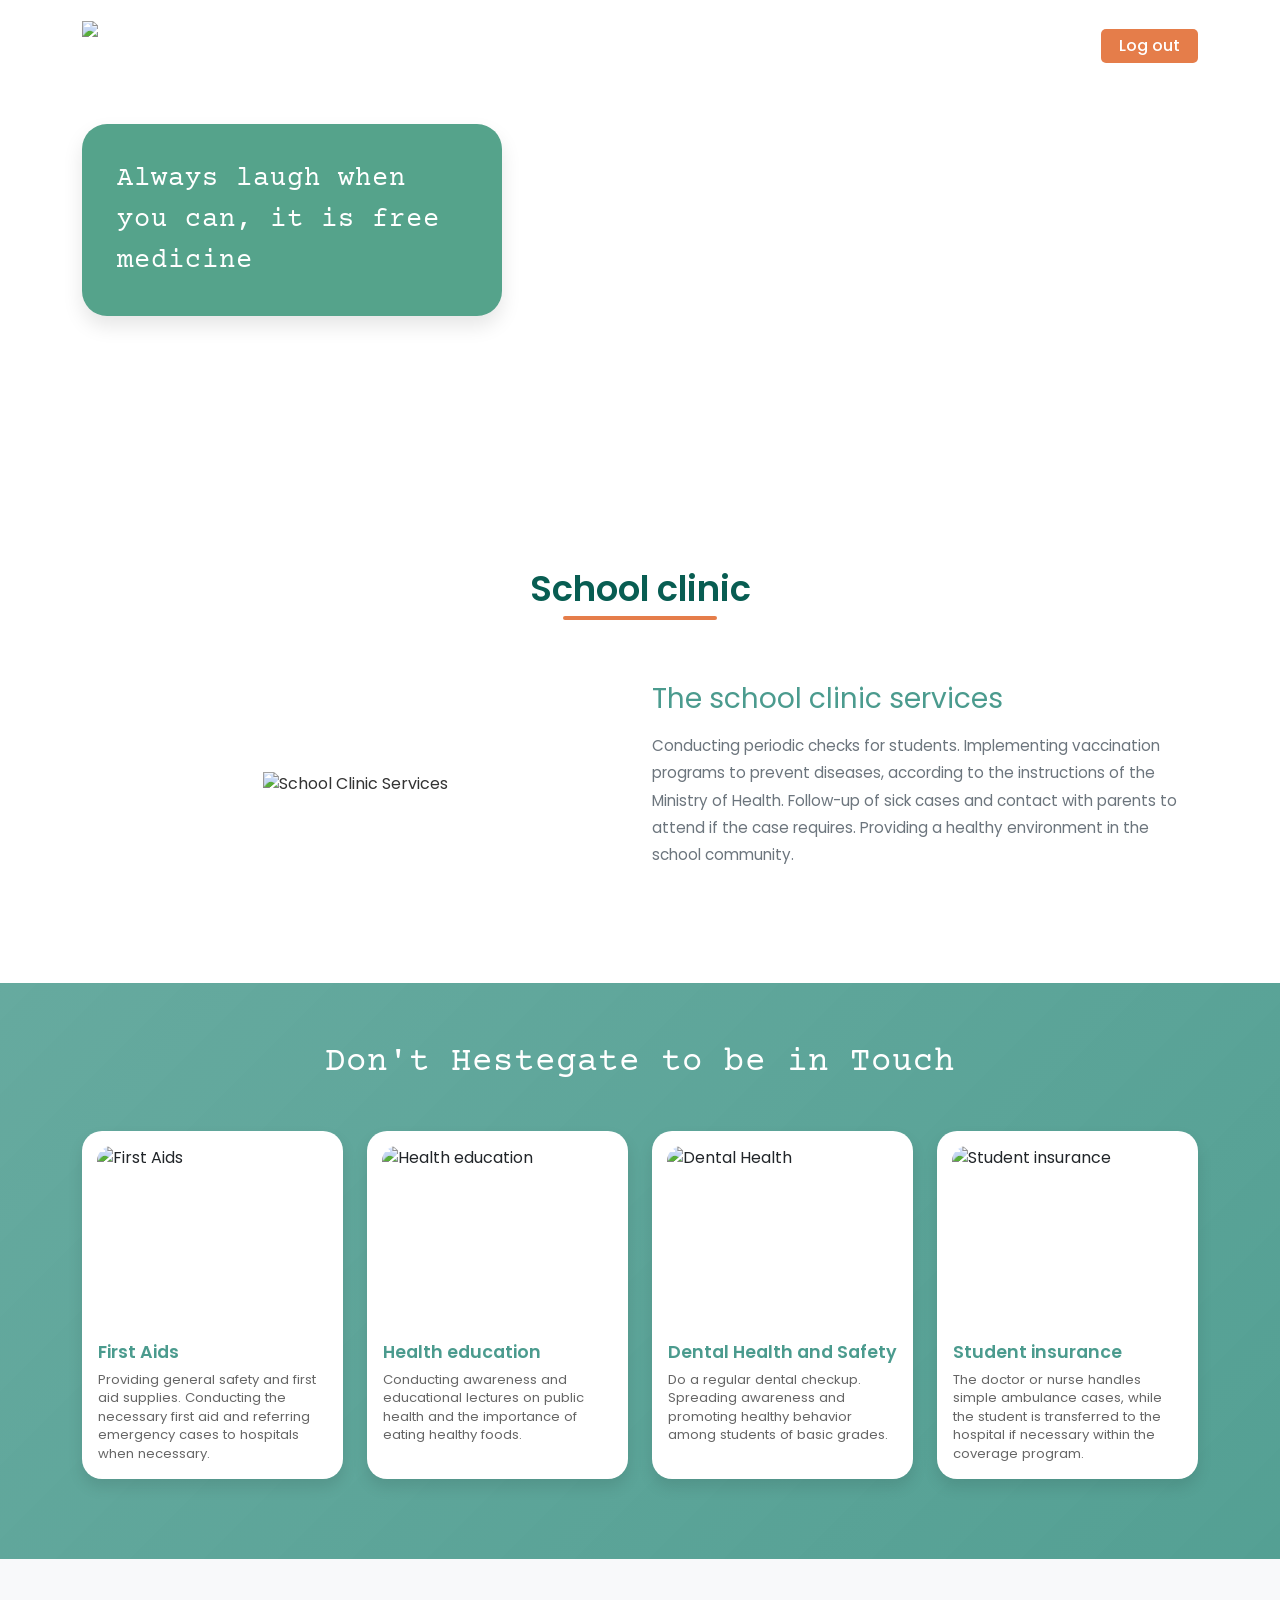
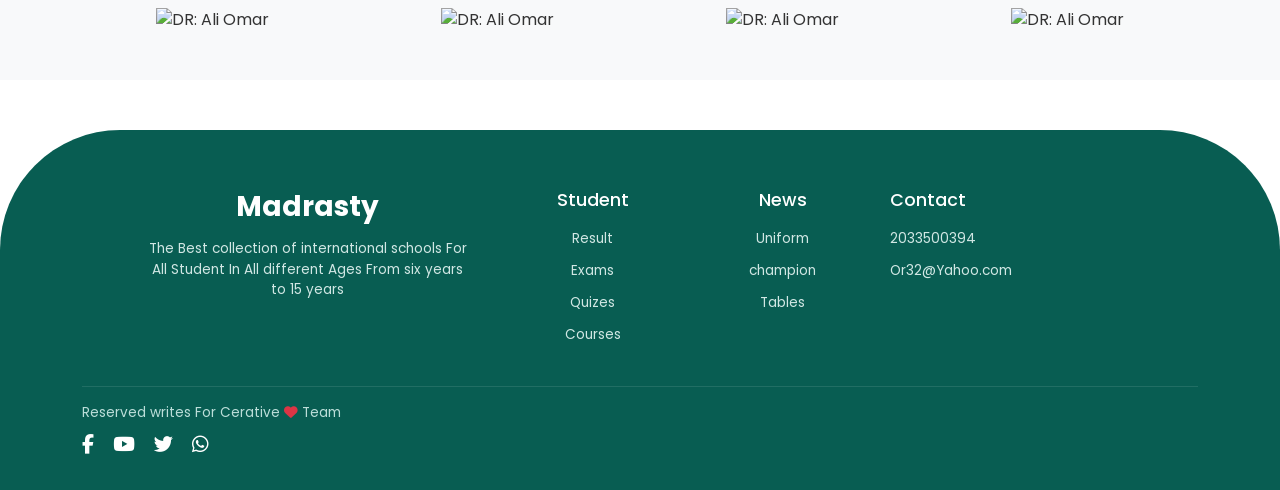
==== index.html @ 07443d71 "Rename temp.html to index.html" ====
<!DOCTYPE html>
<html lang="en">

<head>
    <meta charset="UTF-8">
    <meta name="viewport" content="width=device-width, initial-scale=1.0">
    <title>Madrasty - School Clinic</title>
    <!-- Bootstrap 5 CSS -->
    <link href="https://cdn.jsdelivr.net/npm/bootstrap@5.3.0/dist/css/bootstrap.min.css" rel="stylesheet">
    <!-- Font Awesome Icons -->
    <link rel="stylesheet" href="https://cdnjs.cloudflare.com/ajax/libs/font-awesome/6.4.0/css/all.min.css">
    <!-- Custom CSS -->
    <link rel="stylesheet" href="style.css">
</head>

<body>

    <!-- 1. Hero Section -->
    <header class="hero-section">
        <nav class="navbar navbar-expand-lg navbar-dark bg-transparent pt-3">
            <div class="container position-relative">
                <!-- اللوجو فقط -->
                <a class="navbar-brand d-flex align-items-center me-0" href="#">
                    <img src="images/mad.png" alt="Madrasty Logo" style="height: 50px;">
                </a>

                <button class="navbar-toggler" type="button" data-bs-toggle="collapse" data-bs-target="#navbarNav">
                    <span class="navbar-toggler-icon"></span>
                </button>

                <!-- القائمة في المنتصف -->
                <div class="collapse navbar-collapse justify-content-center" id="navbarNav">
                    <ul class="navbar-nav align-items-center ms-auto me-auto">
                        <li class="nav-item"><a class="nav-link" href="#">Home</a></li>
                        <li class="nav-item"><a class="nav-link" href="#">About</a></li>
                        <li class="nav-item"><a class="nav-link" href="#">Affairs</a></li>
                        <li class="nav-item"><a class="nav-link" href="#">Subject</a></li>
                    </ul>
                </div>

                <!-- زر تسجيل الخروج في اليمين -->
                <div class="d-none d-lg-block">
                    <a class="btn btn-logout" href="#">Log out</a>
                </div>
            </div>
        </nav>

        <div class="container mt-4">
            <div class="quote-card">
                Always laugh when you can, it is free medicine
            </div>
        </div>
    </header>

    <!-- 2. School Clinic Section -->
    <section class="py-5">
        <div class="container text-center">
            <h2 class="section-title mb-5">School clinic</h2>

            <div class="row align-items-center mt-4 text-start">
                <div class="col-lg-6 mb-4 mb-lg-0 text-center">
                    <img src="images/compo.png" class="img-fluid" alt="School Clinic Services">
                </div>
                <div class="col-lg-6">
                    <h3 style="color: var(--primary-teal);" class="fw-normal mb-3">The school clinic services</h3>
                    <p class="text-secondary" style="line-height: 1.8; font-size: 0.95rem;">
                        Conducting periodic checks for students. Implementing vaccination programs to prevent diseases,
                        according to the instructions of the Ministry of Health. Follow-up of sick cases and contact
                        with parents to attend if the case requires. Providing a healthy environment in the school
                        community.
                    </p>
                </div>
            </div>
        </div>
    </section>

    <!-- 3. Don't Hesitate Section -->
    <section class="touch-section text-center text-white">
        <div class="container">
            <h2 class="mb-5 fw-normal">Don't Hestegate to be in Touch</h2>

            <div class="row g-4 text-start">
                <div class="col-md-6 col-lg-3">
                    <div class="card touch-card">
                        <img src="images/s1.png" class="card-img-top" alt="First Aids">
                        <div class="card-body">
                            <h5 class="card-title">First Aids</h5>
                            <p class="card-text">Providing general safety and first aid supplies. Conducting the
                                necessary first aid and referring emergency cases to hospitals when necessary.</p>
                        </div>
                    </div>
                </div>
                <div class="col-md-6 col-lg-3">
                    <div class="card touch-card">
                        <img src="images/s2.png" class="card-img-top" alt="Health education">
                        <div class="card-body">
                            <h5 class="card-title">Health education</h5>
                            <p class="card-text">Conducting awareness and educational lectures on public health and the
                                importance of eating healthy foods.</p>
                        </div>
                    </div>
                </div>
                <div class="col-md-6 col-lg-3">
                    <div class="card touch-card">
                        <img src="images/s3.png" class="card-img-top" alt="Dental Health">
                        <div class="card-body">
                            <h5 class="card-title">Dental Health and Safety</h5>
                            <p class="card-text">Do a regular dental checkup. Spreading awareness and promoting healthy
                                behavior among students of basic grades.</p>
                        </div>
                    </div>
                </div>
                <div class="col-md-6 col-lg-3">
                    <div class="card touch-card">
                        <img src="images/s4.png" class="card-img-top" alt="Student insurance">
                        <div class="card-body">
                            <h5 class="card-title">Student insurance</h5>
                            <p class="card-text">The doctor or nurse handles simple ambulance cases, while the student
                                is transferred to the hospital if necessary within the coverage program.</p>
                        </div>
                    </div>
                </div>
            </div>
        </div>
    </section>

    <!-- 4. Doctor Profiles Section -->
    <section class="py-5 bg-light">
        <div class="container">
            <div class="row g-4 justify-content-center">
                <div class="col-6 col-md-3 text-center">
                    <img src="images/Group 182.png" class="img-fluid" alt="DR: Ali Omar">
                </div>
                <div class="col-6 col-md-3 text-center">
                    <img src="images/Group 182.png" class="img-fluid" alt="DR: Ali Omar">
                </div>
                <div class="col-6 col-md-3 text-center">
                    <img src="images/Group 182.png" class="img-fluid" alt="DR: Ali Omar">
                </div>
                <div class="col-6 col-md-3 text-center">
                    <img src="images/Group 182.png" class="img-fluid" alt="DR: Ali Omar">
                </div>
            </div>
        </div>
    </section>

    <!-- 5. Footer Section -->
    <footer class="footer-section">
        <div class="container text-center">
            <div class="row justify-content-center mb-4">
                <div class="col-md-4 mb-4 mb-md-0">
                    <h3 class="fw-bold mb-3">Madrasty</h3>
                    <p class="px-md-3" style="font-size: 0.85rem; color: #d1e7e4;">
                        The Best collection of international schools For All Student In All different Ages From six
                        years to 15 years
                    </p>
                </div>
                <div class="col-6 col-md-2 footer-links">
                    <h5>Student</h5>
                    <ul>
                        <li><a href="#">Result</a></li>
                        <li><a href="#">Exams</a></li>
                        <li><a href="#">Quizes</a></li>
                        <li><a href="#">Courses</a></li>
                    </ul>
                </div>
                <div class="col-6 col-md-2 footer-links">
                    <h5>News</h5>
                    <ul>
                        <li><a href="#">Uniform</a></li>
                        <li><a href="#">champion</a></li>
                        <li><a href="#">Tables</a></li>
                    </ul>
                </div>
                <div class="col-md-3 footer-links text-md-start text-center">
                    <h5 class="text-center text-md-start">Contact</h5>
                    <ul>
                        <li><a href="#">2033500394</a></li>
                        <li><a href="#">Or32@Yahoo.com</a></li>
                    </ul>
                </div>
            </div>

            <div class="border-top pt-3 mt-4 text-start" style="border-color: rgba(255,255,255,0.1) !important;">
                <p class="copyright-text mb-2">
                    Reserved writes For Cerative <i class="fa-solid fa-heart text-danger"></i> Team
                </p>
                <div class="social-icons">
                    <a href="#"><i class="fa-brands fa-facebook-f"></i></a>
                    <a href="#"><i class="fa-brands fa-youtube"></i></a>
                    <a href="#"><i class="fa-brands fa-twitter"></i></a>
                    <a href="#"><i class="fa-brands fa-whatsapp"></i></a>
                </div>
            </div>
        </div>
    </footer>

    <!-- Bootstrap 5 JS -->
    <script src="https://cdn.jsdelivr.net/npm/bootstrap@5.3.0/dist/js/bootstrap.bundle.min.js"></script>
</body>

</html>
---- style.css ----
@import url('https://fonts.googleapis.com/css2?family=Courier+Prime:ital,wght@0,400;0,700;1,400&family=Poppins:wght@300;400;600;700&display=swap');

:root {
    --primary-teal: #4b9b8e;
    --dark-teal: #085d52;
    --orange-accent: #e57d4a;
    --light-bg: #f8f9fa;
}

body {
    font-family: 'Poppins', sans-serif;
    color: #333;
    overflow-x: hidden;
}

/* Navbar & Header */
.hero-section {
    background: url('images/download.jpg') no-repeat center center/cover;
    position: relative;
    min-height: 520px;
    padding-bottom: 40px;
}

.nav-link {
    color: #fff !important;
    font-weight: 500;
    margin: 0 10px;
}

.btn-logout {
    background-color: var(--orange-accent);
    color: white !important;
    border-radius: 5px;
    padding: 5px 18px;
    font-weight: 500;
    border: none;
}

/* المربع الأخضر العلوي وتغيير الخط */
.quote-card {
    background-color: #55a38b;
    color: white;
    padding: 35px;
    border-radius: 25px;
    max-width: 420px;
    box-shadow: 0 10px 20px rgba(0, 0, 0, 0.1);
    font-family: 'Courier Prime', monospace;
    font-size: 1.7rem;
    font-weight: 400;
    line-height: 1.5;
    margin-top: 40px;
    letter-spacing: 1px;
}

/* Section Title */
.section-title {
    color: var(--dark-teal);
    font-size: 2.2rem;
    font-weight: 600;
    position: relative;
    display: inline-block;
}

.section-title::after {
    content: '';
    position: absolute;
    width: 70%;
    height: 4px;
    background-color: var(--orange-accent);
    bottom: -10px;
    left: 15%;
    border-radius: 2px;
}

/* Touch Section وتغيير خط العنوان */
.touch-section {
    background: linear-gradient(135deg, rgba(75, 155, 142, 0.85), rgba(75, 155, 142, 0.95)),
        url('images/i-love-my-job-so-much.jpg');
    background-size: cover;
    background-position: center;
    padding: 60px 0 80px 0;
    margin-top: 50px;
}

.touch-section h2 {
    font-family: 'Courier Prime', monospace;
    font-size: 2.1rem;
    font-weight: 400;
    letter-spacing: 1px;
}

.touch-card {
    border: none;
    border-radius: 20px;
    overflow: hidden;
    box-shadow: 0 8px 15px rgba(0, 0, 0, 0.1);
    transition: transform 0.3s ease;
    height: 100%;
    background: white;
}

.touch-card:hover {
    transform: translateY(-8px);
}

.touch-card img {
    height: 180px;
    object-fit: cover;
    border-radius: 15px;
    margin: 15px 15px 0 15px;
    width: calc(100% - 30px);
}

.touch-card .card-title {
    color: var(--primary-teal);
    font-size: 1.1rem;
    font-weight: 600;
}

.touch-card .card-text {
    font-size: 0.82rem;
    color: #666;
    line-height: 1.4;
}

/* Footer Section */
.footer-section {
    background-color: var(--dark-teal);
    color: white;
    border-top-left-radius: 120px;
    border-top-right-radius: 120px;
    padding: 60px 0 30px 0;
    margin-top: 50px;
}

.footer-links h5 {
    font-size: 1.1rem;
    margin-bottom: 15px;
    font-weight: 500;
}

.footer-links ul {
    list-style: none;
    padding: 0;
}

.footer-links ul li {
    margin-bottom: 8px;
}

.footer-links ul li a {
    color: #d1e7e4;
    text-decoration: none;
    font-size: 0.85rem;
}

.copyright-text {
    font-size: 0.85rem;
    color: #bcded9;
    font-weight: 400;
}

.social-icons a {
    color: white;
    font-size: 1.2rem;
    margin-right: 15px;
    text-decoration: none;
}

/* تصفيف القائمة العلويّة في السنتر */
.navbar-nav .nav-link {
    color: #fff !important;
    font-weight: 500;
    margin: 0 18px;
    /* زيادة المسافات بين الروابط لتوزيعها بالمنتصف بشكل مريح */
    font-size: 1rem;
}

/* محاذاة زر تسجيل الخروج في الشاشات الصغيرة */
@media (max-width: 991px) {
    .btn-logout {
        margin-top: 15px;
        display: inline-block;
    }
}
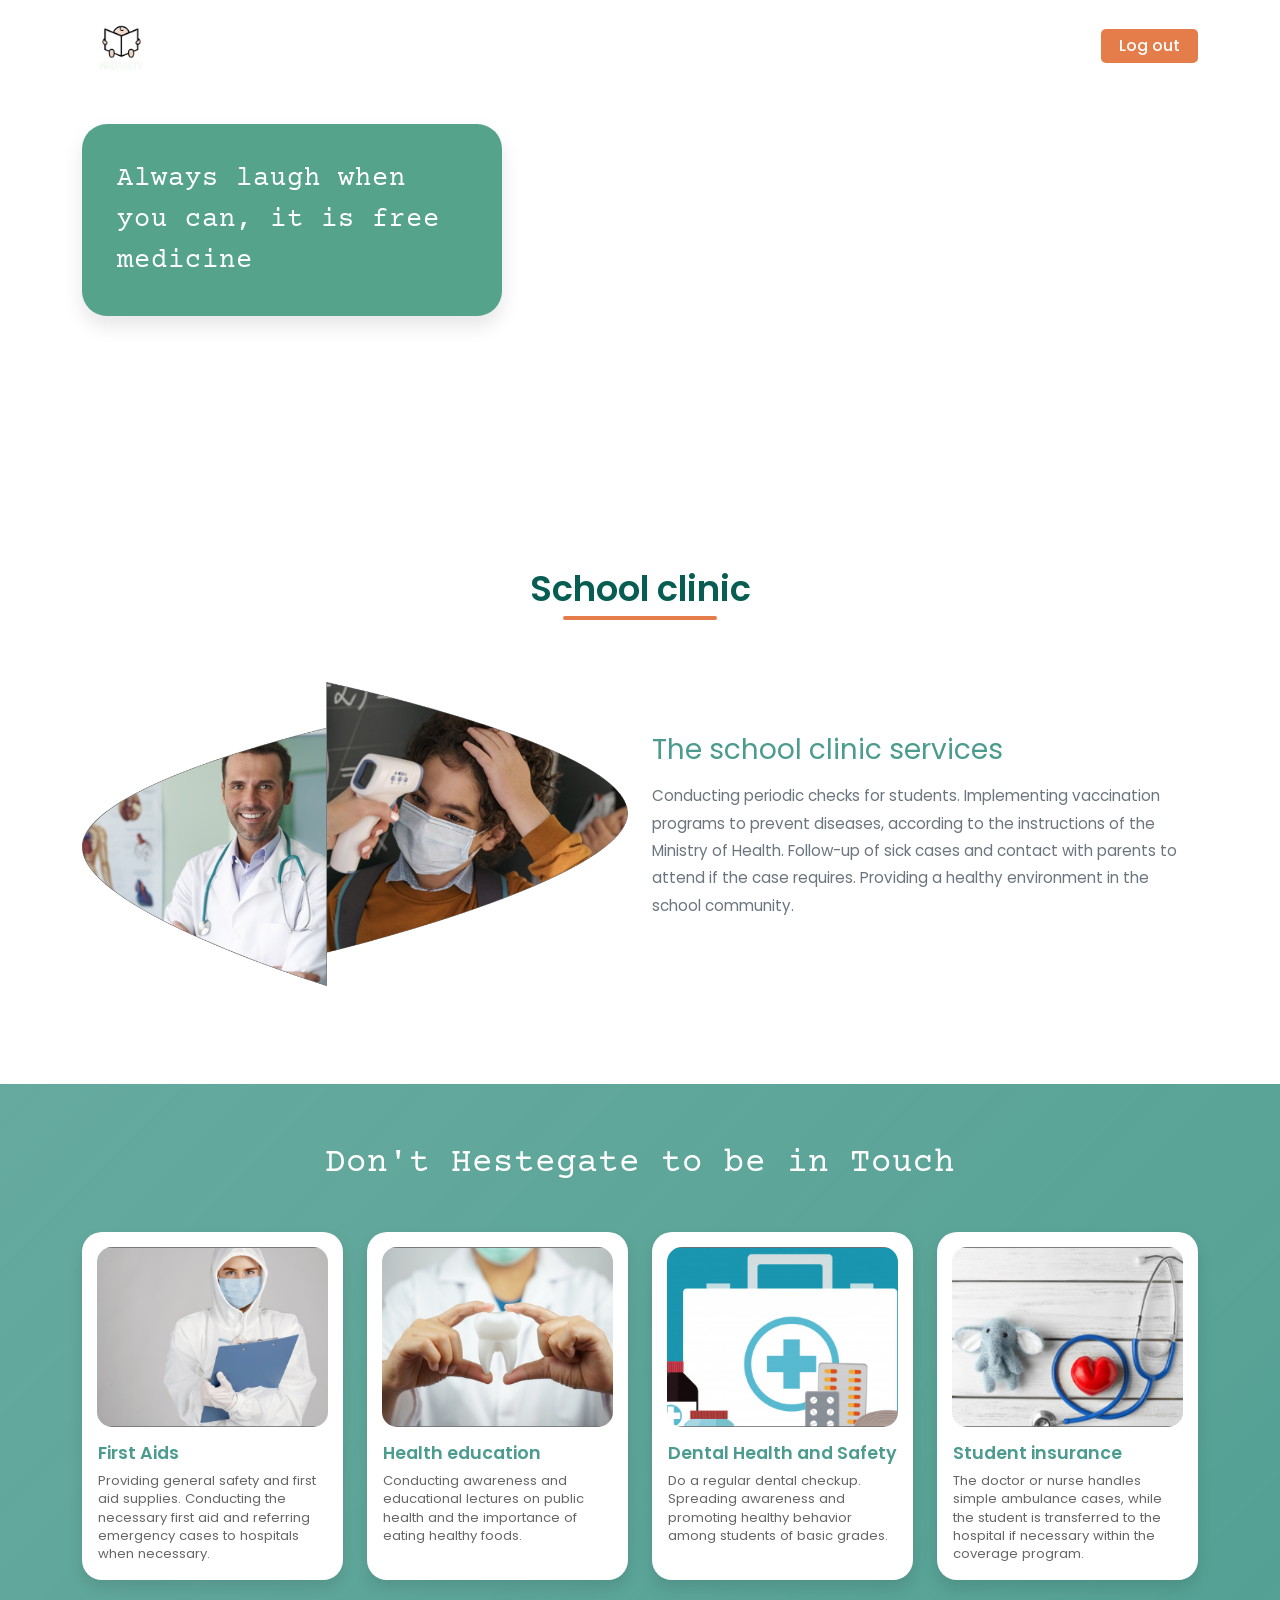
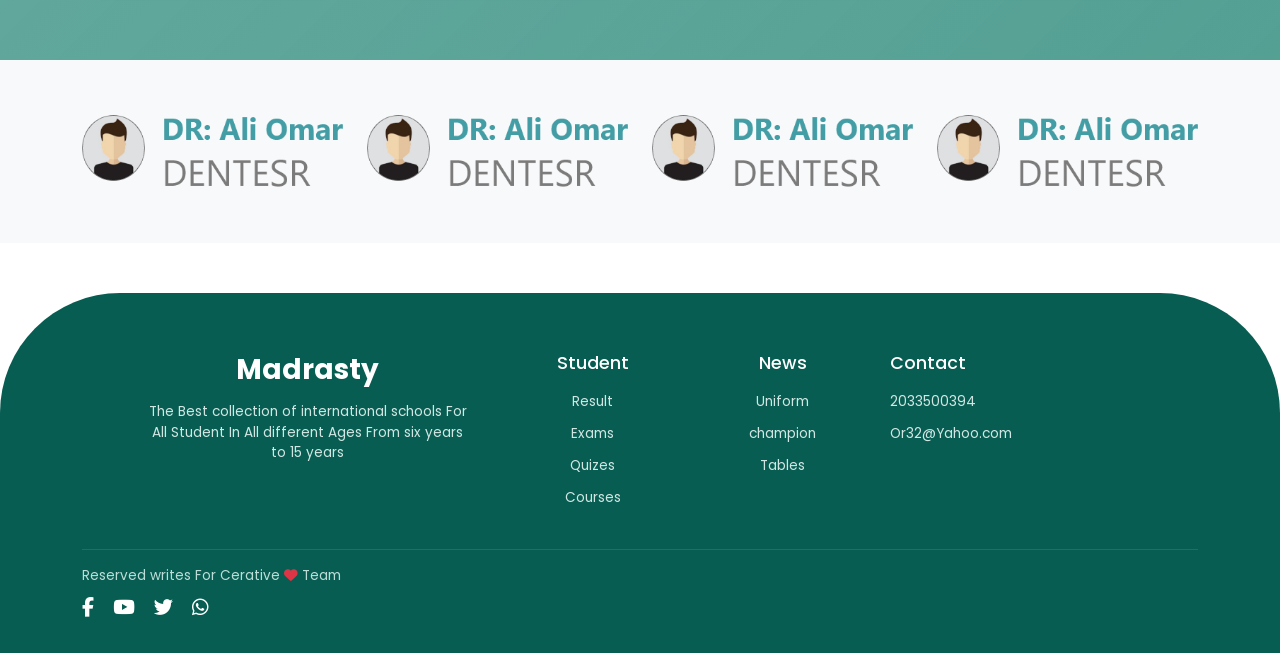
==== commit f7659cc7: "Update index.html" ====
--- a/index.html
+++ b/index.html
@@ -21,7 +21,7 @@
             <div class="container position-relative">
                 <!-- اللوجو فقط -->
                 <a class="navbar-brand d-flex align-items-center me-0" href="#">
-                    <img src="images/mad.png" alt="Madrasty Logo" style="height: 50px;">
+                    <img src="mad.png" alt="Madrasty Logo" style="height: 50px;">
                 </a>
 
                 <button class="navbar-toggler" type="button" data-bs-toggle="collapse" data-bs-target="#navbarNav">
@@ -59,7 +59,7 @@
 
             <div class="row align-items-center mt-4 text-start">
                 <div class="col-lg-6 mb-4 mb-lg-0 text-center">
-                    <img src="images/compo.png" class="img-fluid" alt="School Clinic Services">
+                    <img src="compo.png" class="img-fluid" alt="School Clinic Services">
                 </div>
                 <div class="col-lg-6">
                     <h3 style="color: var(--primary-teal);" class="fw-normal mb-3">The school clinic services</h3>
@@ -82,7 +82,7 @@
             <div class="row g-4 text-start">
                 <div class="col-md-6 col-lg-3">
                     <div class="card touch-card">
-                        <img src="images/s1.png" class="card-img-top" alt="First Aids">
+                        <img src="s1.png" class="card-img-top" alt="First Aids">
                         <div class="card-body">
                             <h5 class="card-title">First Aids</h5>
                             <p class="card-text">Providing general safety and first aid supplies. Conducting the
@@ -92,7 +92,7 @@
                 </div>
                 <div class="col-md-6 col-lg-3">
                     <div class="card touch-card">
-                        <img src="images/s2.png" class="card-img-top" alt="Health education">
+                        <img src="s2.png" class="card-img-top" alt="Health education">
                         <div class="card-body">
                             <h5 class="card-title">Health education</h5>
                             <p class="card-text">Conducting awareness and educational lectures on public health and the
@@ -102,7 +102,7 @@
                 </div>
                 <div class="col-md-6 col-lg-3">
                     <div class="card touch-card">
-                        <img src="images/s3.png" class="card-img-top" alt="Dental Health">
+                        <img src="s3.png" class="card-img-top" alt="Dental Health">
                         <div class="card-body">
                             <h5 class="card-title">Dental Health and Safety</h5>
                             <p class="card-text">Do a regular dental checkup. Spreading awareness and promoting healthy
@@ -112,7 +112,7 @@
                 </div>
                 <div class="col-md-6 col-lg-3">
                     <div class="card touch-card">
-                        <img src="images/s4.png" class="card-img-top" alt="Student insurance">
+                        <img src="s4.png" class="card-img-top" alt="Student insurance">
                         <div class="card-body">
                             <h5 class="card-title">Student insurance</h5>
                             <p class="card-text">The doctor or nurse handles simple ambulance cases, while the student
@@ -129,16 +129,16 @@
         <div class="container">
             <div class="row g-4 justify-content-center">
                 <div class="col-6 col-md-3 text-center">
-                    <img src="images/Group 182.png" class="img-fluid" alt="DR: Ali Omar">
-                </div>
-                <div class="col-6 col-md-3 text-center">
-                    <img src="images/Group 182.png" class="img-fluid" alt="DR: Ali Omar">
-                </div>
-                <div class="col-6 col-md-3 text-center">
-                    <img src="images/Group 182.png" class="img-fluid" alt="DR: Ali Omar">
-                </div>
-                <div class="col-6 col-md-3 text-center">
-                    <img src="images/Group 182.png" class="img-fluid" alt="DR: Ali Omar">
+                    <img src="Group 182.png" class="img-fluid" alt="DR: Ali Omar">
+                </div>
+                <div class="col-6 col-md-3 text-center">
+                    <img src="Group 182.png" class="img-fluid" alt="DR: Ali Omar">
+                </div>
+                <div class="col-6 col-md-3 text-center">
+                    <img src="Group 182.png" class="img-fluid" alt="DR: Ali Omar">
+                </div>
+                <div class="col-6 col-md-3 text-center">
+                    <img src="Group 182.png" class="img-fluid" alt="DR: Ali Omar">
                 </div>
             </div>
         </div>
